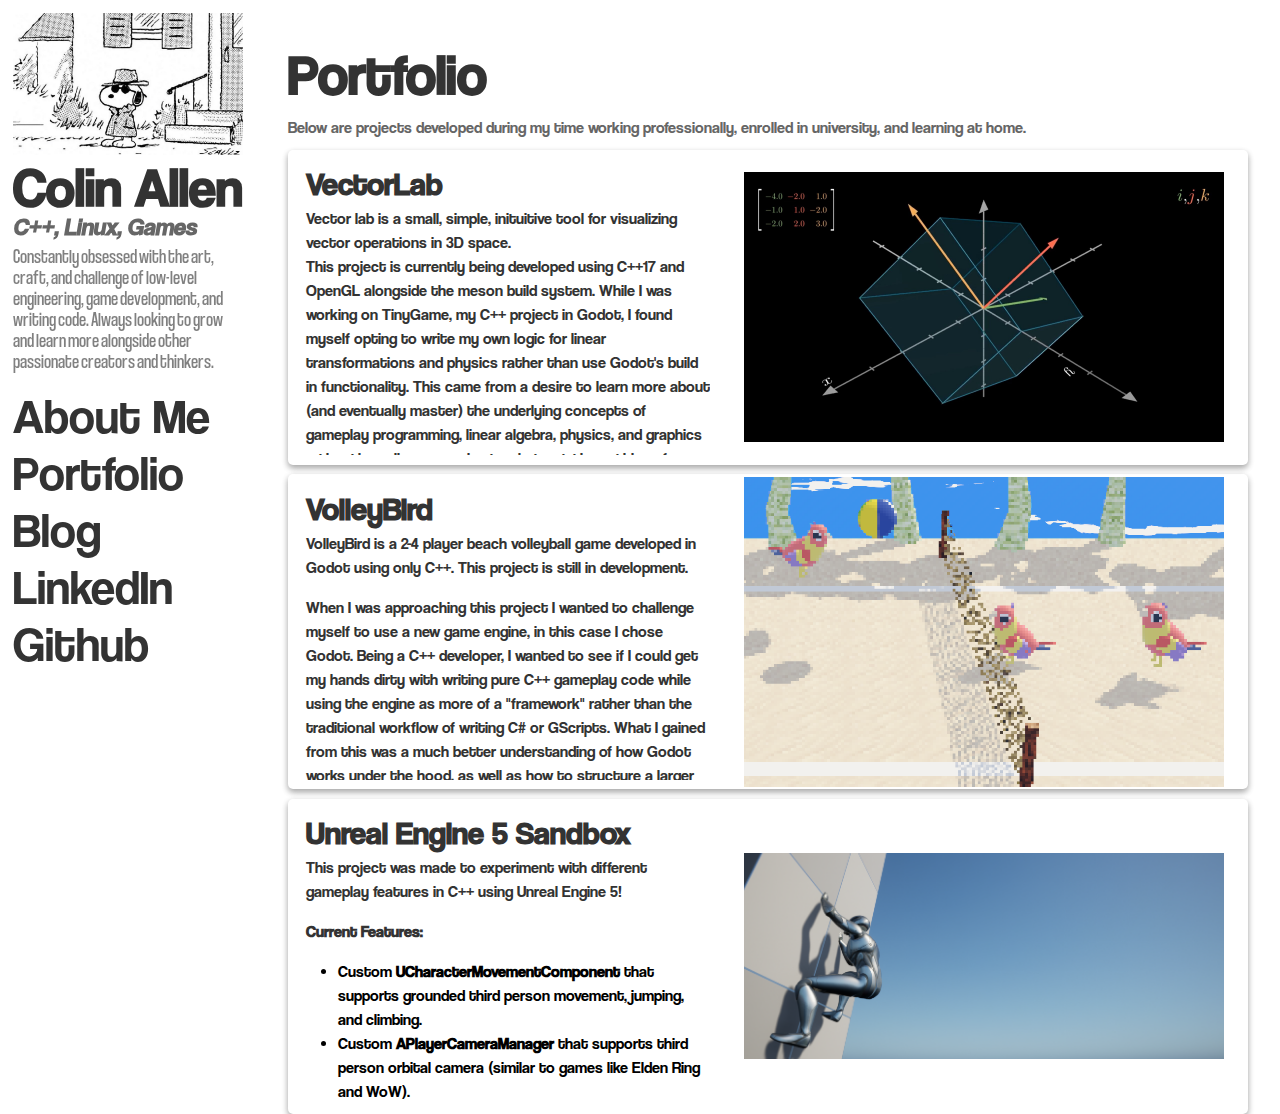
==== index.html @ 704be0da "changed some paths" ====
<!DOCTYPE html>
<html lang="en">
<head>    
    <meta charset="UTF-8">
    <meta name="viewport" content="width=device-width", initial-scale="1.0">
    <title>Hey there!</title>
    <link rel="stylesheet" href="static/css/index.css">
</head>
<body>
    <base href="/Portfolio">
    <div class="layout_sidebar">
        <img src="static/img/snoop.jpeg" id="sidebar_image" alt="Hello!">
        <div id="sidebar_title_and_desc">
            <h1 id="sidebar_title">Colin Allen</h1>
            <h4 id="sidebar_tagline">C++, Linux, Games</h4>
        </div>
        <p id="sidebar_bio">
            Constantly obsessed with the art, craft, and challenge of low-level engineering, 
            game development, and writing code. Always looking to grow and learn more alongside 
            other passionate creators and thinkers.
        </p>
        <div class="sidebar_links">
            <a href="/about" id="sidebar_link" data-link>About Me</a>
            <a href="/portfolio" id="sidebar_link" data-link>Portfolio</a>
            <a href="/blog" id="sidebar_link" data-link>Blog</a>
        </div>
        <div class="sidebar_links_ext">
            <a href="https://www.linkedin.com/in/colin-allen/" id="sidebar_link">LinkedIn</a>
            <a href="https://www.github.com/ColinAllenDev" id="sidebar_link" data-link>Github</a>
        </div>
    </div>
    <main id="app"></main>
    <script type="module" src="static/js/index.js"></script>
</body>
</html>
---- static/css/index.css ----
@font-face {
    font-family: Coolvetica;
    src: url(/static/fonts/coolvetica\ rg.otf);
    font-weight: normal;
}

@font-face {
    font-family: Coolvetica;
    src: url(/static/fonts/coolvetica\ rg\ it.otf);
    font-style: italic;
}

@font-face {
    font-family: Coolvetica;
    src: url(/static/fonts/coolvetica\ condensed\ rg.otf);
    font-stretch: condensed;
}

@font-face {
    font-family: Coolvetica;
    src: url(/static/fonts/coolvetica\ crammed\ rg.otf);
    font-stretch: extra-condensed;
}

/* Extra small devices (phones, 600px and down) */
@media only screen and (max-width: 600px) {
    body {
        --nav-height: 20%;
        margin: var(--nav-height) 0 0 0;
    }

    .layout_sidebar {
        background-color: white;
        display: flex;
        width: 100%;
        height: 8vh;
    }

    .sidebar_links {
        margin-top: 1.25em;
        margin-left: auto;
        margin-right: 12%;
        display: inline-flex;
    }

    #sidebar_image {
        display: none;
    }

    #sidebar_bio {
        display: none;
    }
}

/* Small devices (portrait tablets and large phones, 600px and up) */ 
@media only screen and (min-width: 600px) {
    body {
        --nav-width: 20%;
        margin: 0 0 0 var(--nav-width);
    }

    .layout_sidebar {
        width: var(--nav-width);
        height: 100vh;
    }

    #sidebar_title {
        font-size: 1.6em;
    }

    #sidebar_tagline {
        font-size: 0.9em;
    }

    #sidebar_bio {
        font-size: 1.0em;
    }

    #sidebar_link {
        font-size: 1.5em;
    }

    #sidebar_image {
        width: 90%;
    }
}
 
/* Medium devices (landscape tablets, 768px and up) */
@media only screen and (min-width: 768px) {
    body {
        --nav-width: 20%;
        margin: 0 0 0 var(--nav-width);
    }

    .layout_sidebar {
        width: var(--nav-width);
        height: 100vh;
    }

    #sidebar_title {
        font-size: 1.8em;
    }

    #sidebar_tagline {
        font-size: 1.0em;
    }

    #sidebar_bio {
        font-size: 1.0em;
    }

    #sidebar_link {
        font-size: 1.5em;
    }

    #sidebar_image {
        width: 90%;
    }    
}
 
/* Large devices (laptops/desktops, 992px and up) */
@media only screen and (min-width: 992px) {
    body {
        --nav-width: 20%;
        margin: 0 0 0 var(--nav-width);
    }

    .layout_sidebar {
        width: var(--nav-width);
        height: 100vh;
    }

    #sidebar_title {
        font-size: 2.5em;
    }

    #sidebar_tagline {
        font-size: 1.5em;
    }

    #sidebar_bio {
        font-size: 1.25em;
    }

    #sidebar_link {
        font-size: 3em;
    }

    #sidebar_image {
        width: 90%;
    }
}
 
/* Extra large devices (large laptops and desktops, 1200px and up) */
@media only screen and (min-width: 1200px) {
    #sidebar_title {
        font-size: 3.35em;
    }

    #sidebar_tagline {
        font-size: 1.5em;
    }

    #sidebar_bio {
        font-size: 1.25em;
    }

    #sidebar_link {
        font-size: 3em;
    }
} 

body {
    font-family: Coolvetica;
    -ms-overflow-style: none;
    scrollbar-width: none;
}

body::-webkit-scrollbar { 
    display: none;  /* Safari and Chrome */
}

#app {
    margin: 2em;
    line-height: 1.5;
}

.layout_sidebar {
    position: fixed;
    top: 0;
    left: 0;
}

#sidebar_title {
    color: #333333ff;
    white-space: nowrap;
    line-height: 85%;
    margin: 2% 5% 0% 5%;
}

#sidebar_tagline {
    color: #666666ff;
    font-weight: bold;
    font-style: italic;
    padding: 0 0 0 0;
    margin: 1% 5% 2% 5%;
}

#sidebar_bio {
    font-weight: normal;
    font-stretch: condensed;
    line-height: 1.05;
    color: #808080ff;
    margin: 0% 5% 0% 5%;
}

#sidebar_divider {
    margin-left: 1.0em;
    border-top: 1px solid #c7c7c7;
    border-bottom: 0px;
}

#sidebar_image {
    margin: 5% 5% 0% 5%;
}

#sidebar_link {
    display: block;
    white-space: nowrap;
    margin: 0% 5% 0% 5%;
    text-decoration: none;
    color: #333333ff;
    transition: color 0.25s;
}

#sidebar_link:hover {
    color: #c7c7c7;
}

.sidebar_links {
    margin-top: 6%;
}
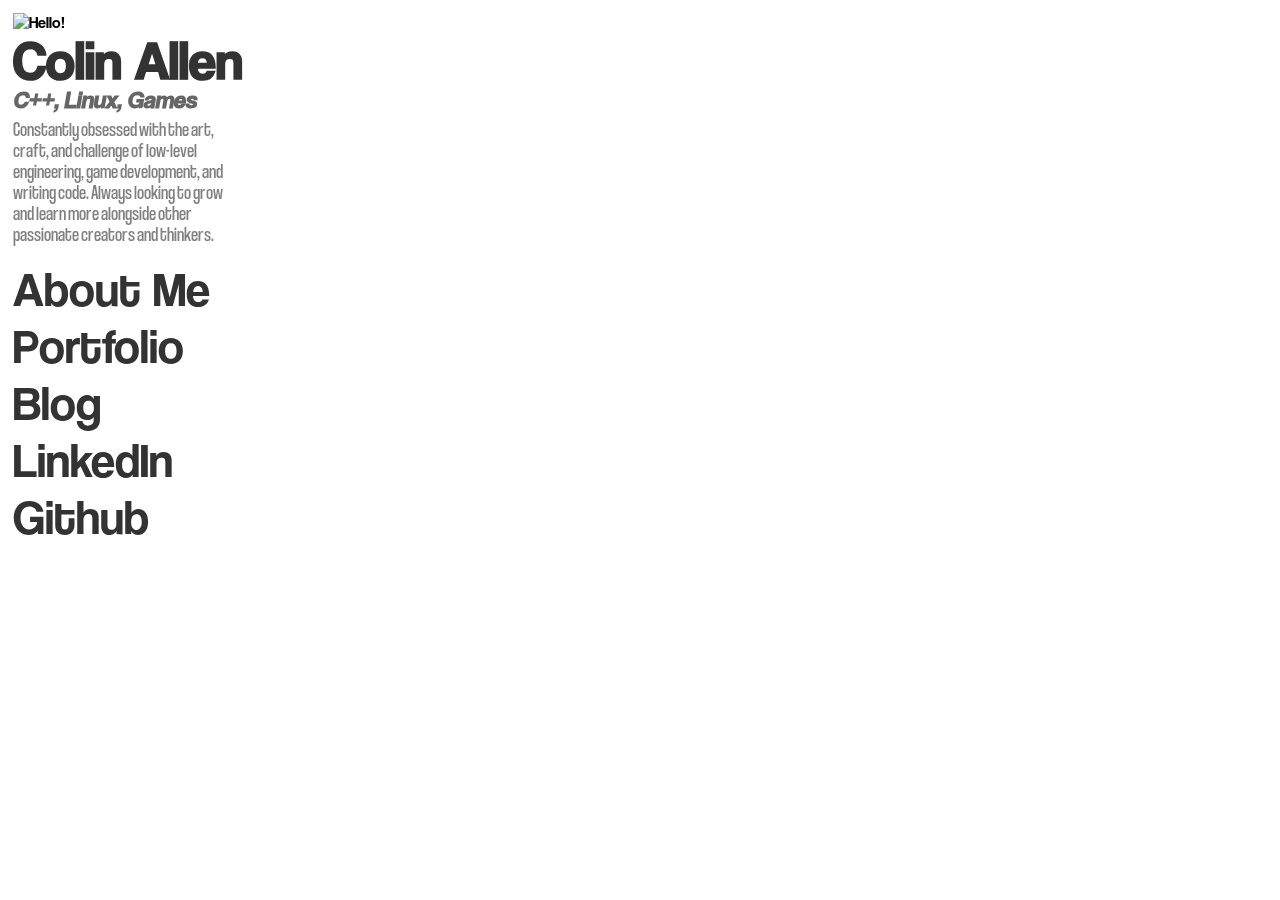
==== commit d2f31a9a: "changed some paths" ====
--- a/index.html
+++ b/index.html
@@ -7,7 +7,7 @@
     <link rel="stylesheet" href="static/css/index.css">
 </head>
 <body>
-    <base href="/Portfolio">
+    <base href="/Portfolio/">
     <div class="layout_sidebar">
         <img src="static/img/snoop.jpeg" id="sidebar_image" alt="Hello!">
         <div id="sidebar_title_and_desc">
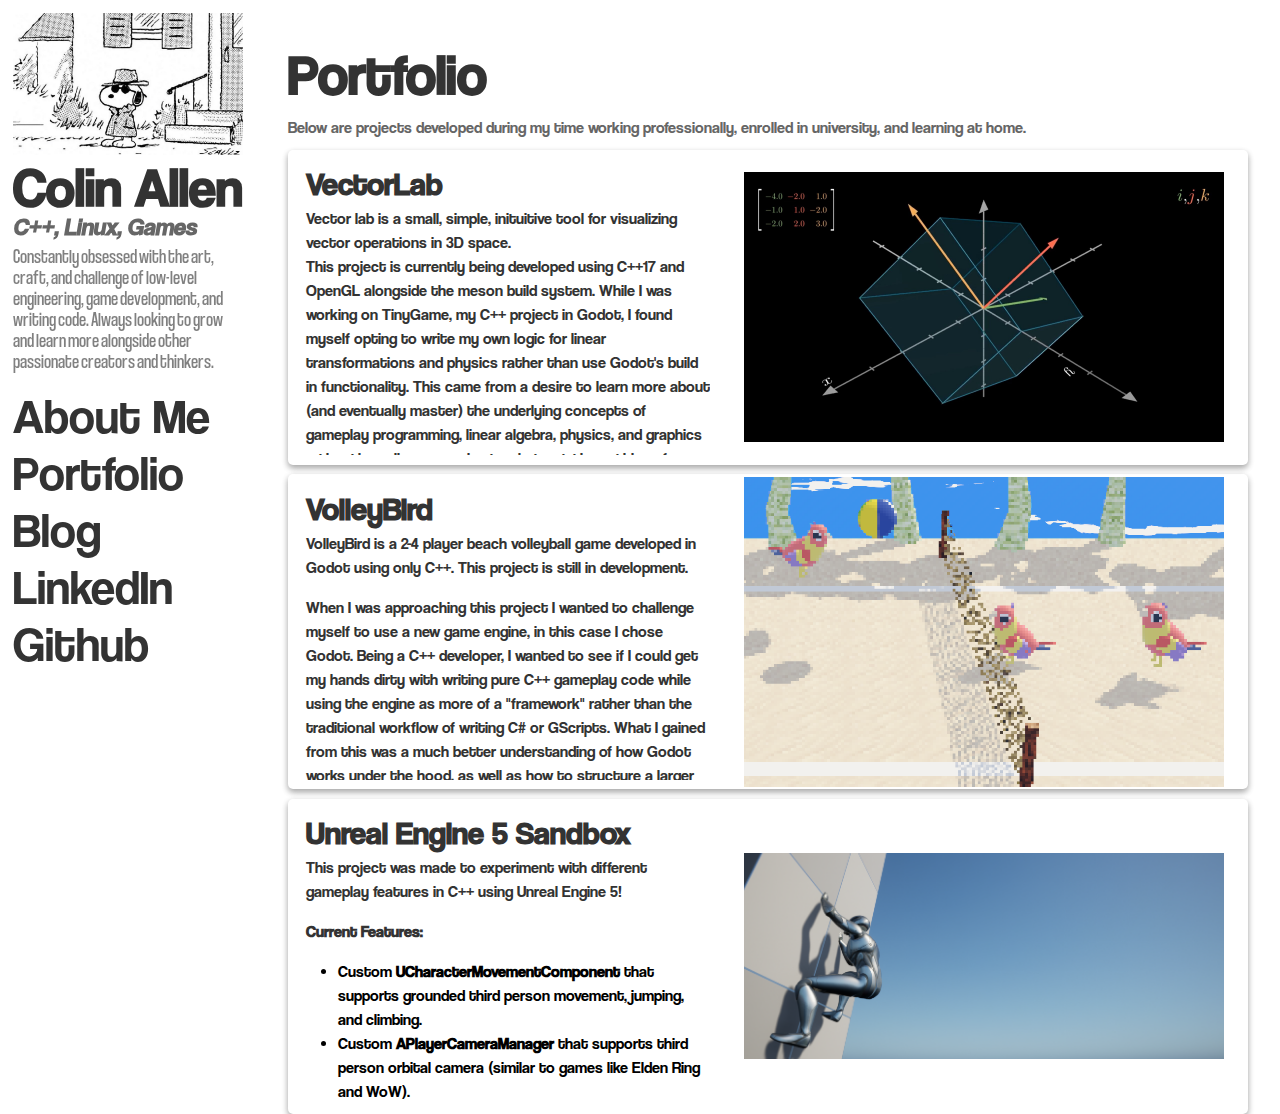
==== commit 811acc15: "trying to fix" ====
--- a/index.html
+++ b/index.html
@@ -7,7 +7,6 @@
     <link rel="stylesheet" href="static/css/index.css">
 </head>
 <body>
-    <base href="/Portfolio/">
     <div class="layout_sidebar">
         <img src="static/img/snoop.jpeg" id="sidebar_image" alt="Hello!">
         <div id="sidebar_title_and_desc">
@@ -30,6 +29,18 @@
         </div>
     </div>
     <main id="app"></main>
+    <script type="text/javascript">
+        (function(l) {
+          if (l.search[1] === '/' ) {
+            var decoded = l.search.slice(1).split('&').map(function(s) { 
+              return s.replace(/~and~/g, '&')
+            }).join('?');
+            window.history.replaceState(null, null,
+                l.pathname.slice(0, -1) + decoded + l.hash
+            );
+          }
+        }(window.location))
+      </script>
     <script type="module" src="static/js/index.js"></script>
 </body>
 </html>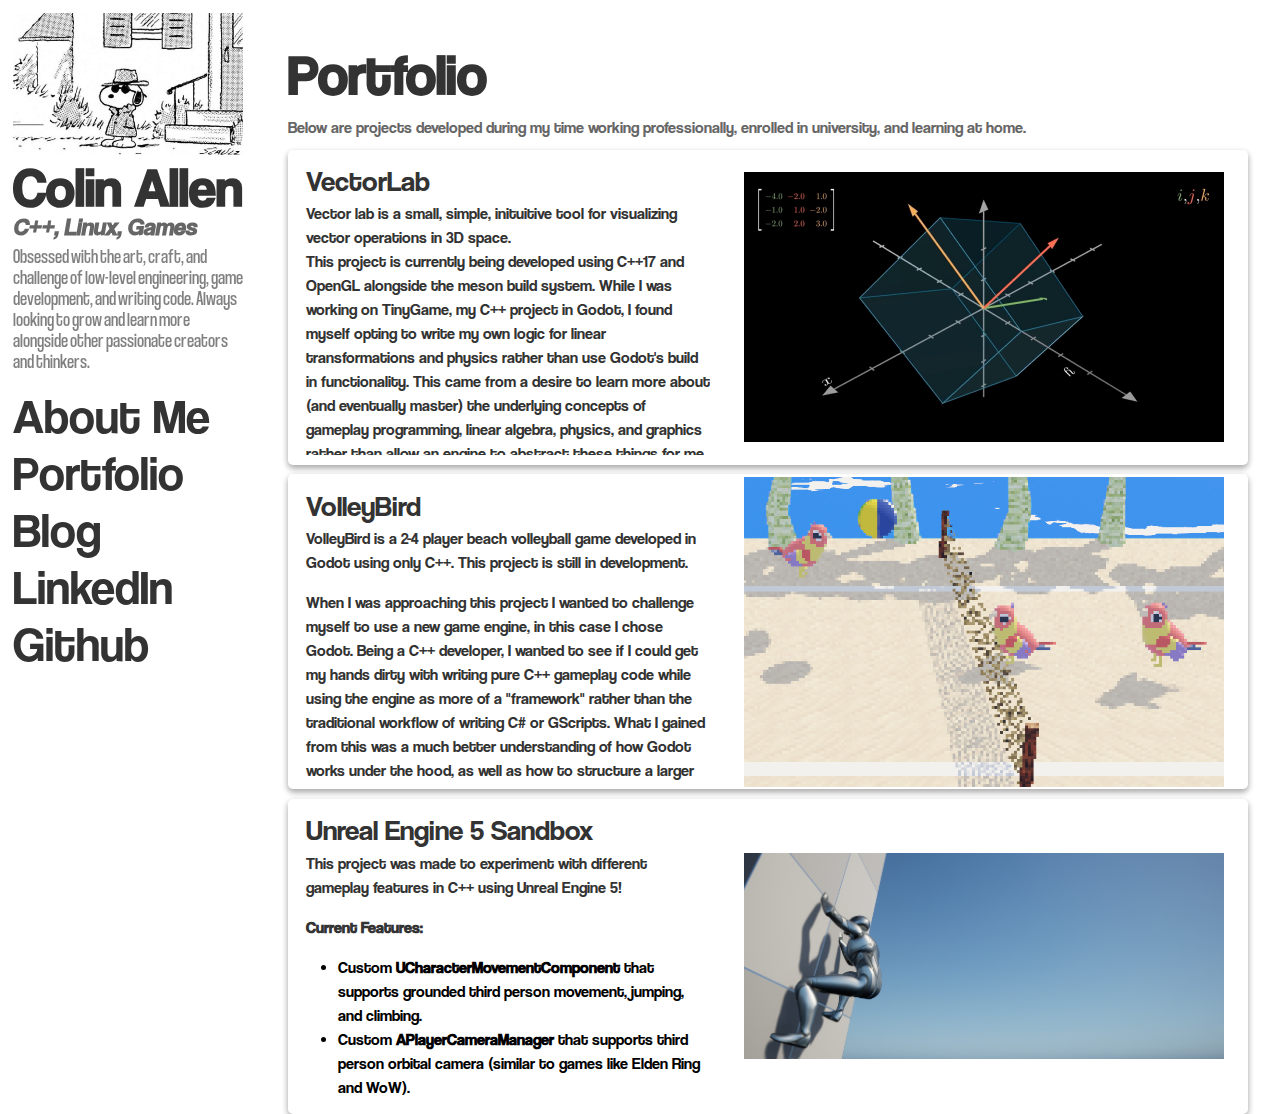
==== commit 7b9c0f8c: "version 1.0" ====
--- a/index.html
+++ b/index.html
@@ -14,7 +14,7 @@
             <h4 id="sidebar_tagline">C++, Linux, Games</h4>
         </div>
         <p id="sidebar_bio">
-            Constantly obsessed with the art, craft, and challenge of low-level engineering, 
+            Obsessed with the art, craft, and challenge of low-level engineering, 
             game development, and writing code. Always looking to grow and learn more alongside 
             other passionate creators and thinkers.
         </p>
--- a/static/css/index.css
+++ b/static/css/index.css
@@ -39,8 +39,12 @@
     .sidebar_links {
         margin-top: 1.25em;
         margin-left: auto;
-        margin-right: 12%;
+        margin-right: 14%;
         display: inline-flex;
+    }
+
+    .sidebar_links_ext {
+        display: none;
     }
 
     #sidebar_image {
